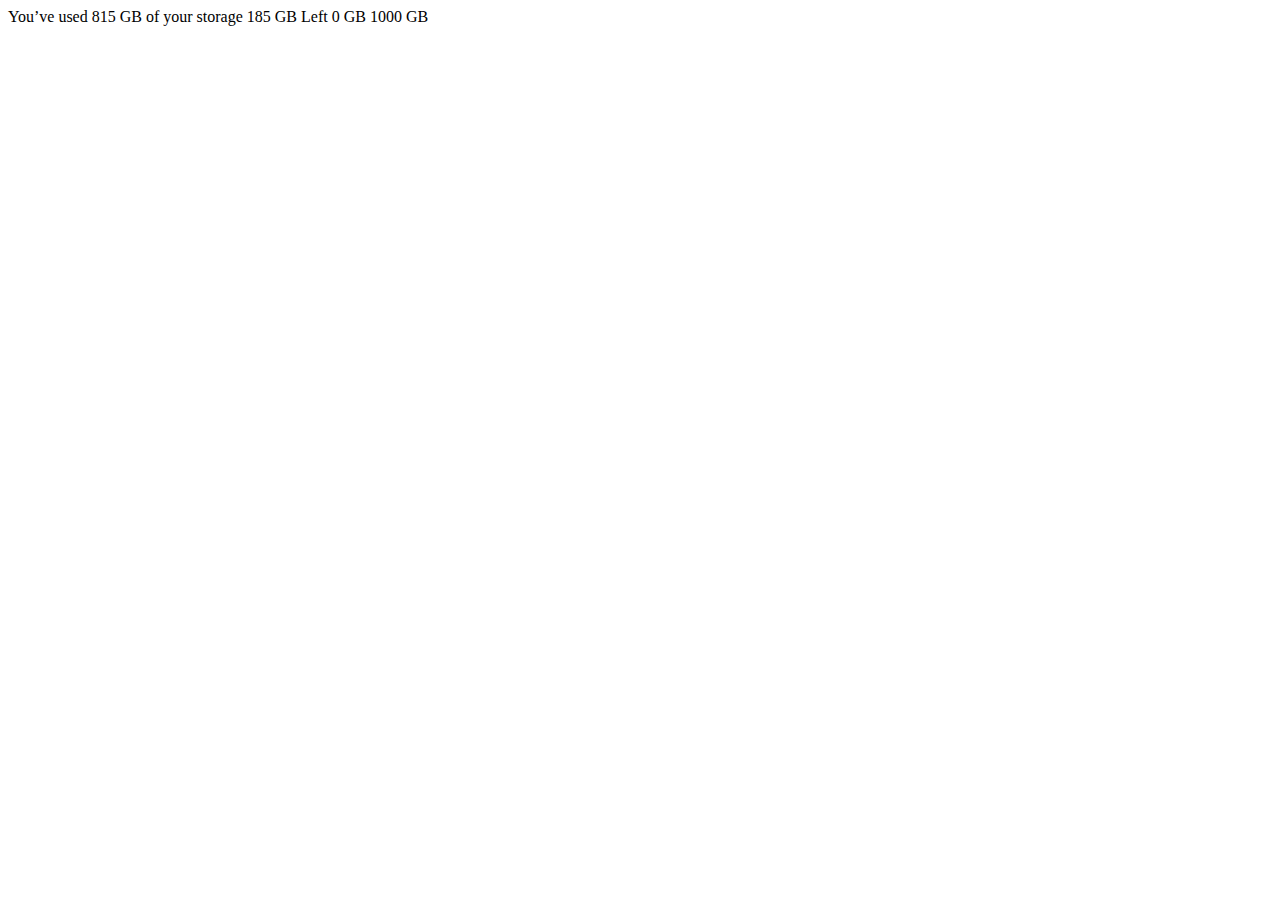
==== fylo-project/index.html @ ca1d66eb "initial commit for flex project" ====
<!DOCTYPE html>
<html lang="en">
<head>
  <meta charset="UTF-8">
  <meta name="viewport" content="width=device-width, initial-scale=1.0"> <!-- displays site properly based on user's device -->

  <link rel="icon" type="image/png" sizes="32x32" href="./assets/favicon-32x32.png">
  
  <title>Fylo data storage component</title>
</head>

<body>

  You’ve used 815 GB of your storage

  185 GB Left
  
  0 GB
  1000 GB
  
</body>
</html>
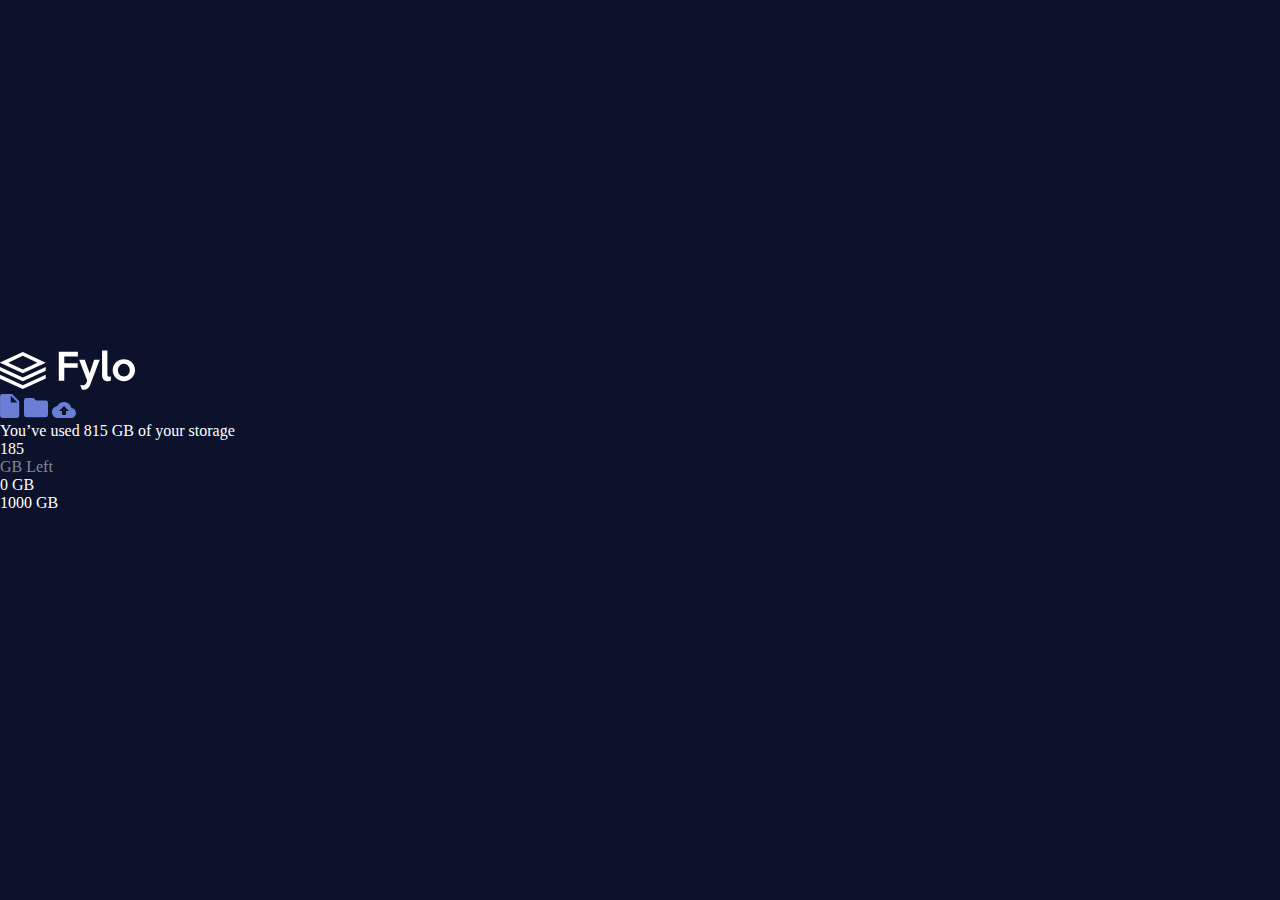
==== commit 77922cb3: "Added basics to html file" ====
--- a/fylo-project/index.html
+++ b/fylo-project/index.html
@@ -4,19 +4,42 @@
   <meta charset="UTF-8">
   <meta name="viewport" content="width=device-width, initial-scale=1.0"> <!-- displays site properly based on user's device -->
 
+  <link rel="stylesheet" href="styles.css">
   <link rel="icon" type="image/png" sizes="32x32" href="./assets/favicon-32x32.png">
   
   <title>Fylo data storage component</title>
 </head>
 
 <body>
+  <section class="upper">
+    
+          <!-- empty section to take up space on the page -->
 
-  You’ve used 815 GB of your storage
+  </section>
+  <section class="lower">
 
-  185 GB Left
+    <div class="fyloCard">
+      <div class="fylohead">
+        <img src="assets/logo.svg" alt="Fylo logo">
+      </div>
+      <div class="fyloimages">
+        <img src="assets/icon-document.svg" alt="document icon" class=""icon-1">
+        <img src="assets/icon-folder.svg" alt="folder icon" class="icon-2">
+        <img src="assets/icon-upload.svg" alt="upload to cloud icon" class="icon-3">
+      </div>
+      
+    </div>
+  <div class="storage">
+   <p>You’ve used 815 GB of your storage</p> 
   
-  0 GB
-  1000 GB
+   <p>185 <p class="remainder">GB Left</p> </p> 
+    
+    <p class="min">0 GB</p>
+    <p class="max">1000 GB</p>
+  </div>
+  </section>
+  
+  
   
 </body>
 </html>--- a/fylo-project/styles.css
+++ b/fylo-project/styles.css
@@ -0,0 +1,25 @@
+* {
+    background-color:hsl(229, 57%, 11%);
+    padding:0;
+    margin:0;
+    color: white;
+    
+}
+.remainder{
+    color: hsl(229, 7%, 55%)
+}
+.upper {
+    height:350px;
+    
+}
+
+.fylocard{
+    display: flex;
+
+}
+
+.lower{
+
+        /* background-image: url(assets/bg-desktop.png); */
+}
+
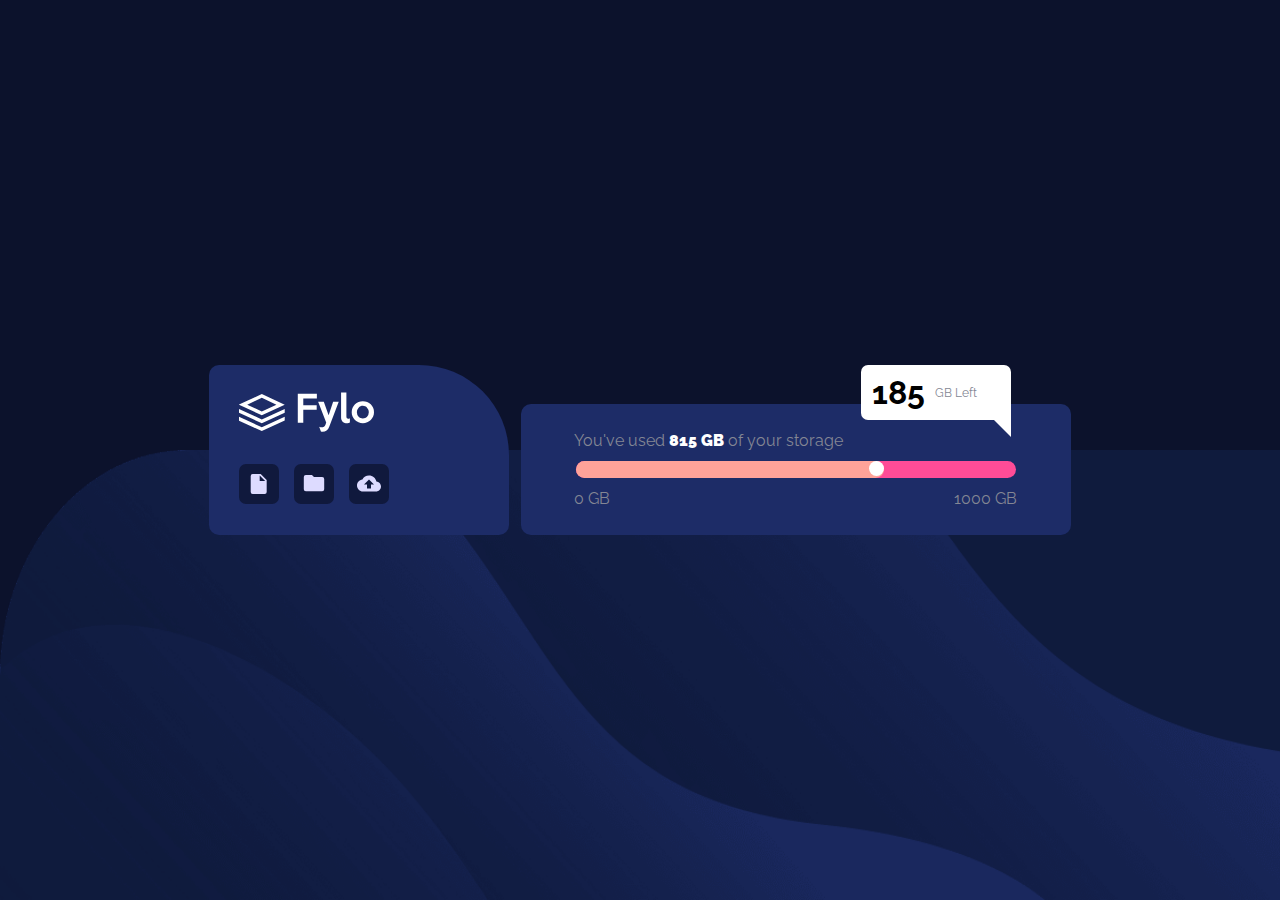
==== commit a02c0d61: "Did literally all the rest of the work. Finished, besides mobile formatting" ====
--- a/fylo-project/index.html
+++ b/fylo-project/index.html
@@ -6,37 +6,96 @@
 
   <link rel="stylesheet" href="styles.css">
   <link rel="icon" type="image/png" sizes="32x32" href="./assets/favicon-32x32.png">
-  
+  <link rel="preconnect" href="https://fonts.googleapis.com">
+  <link rel="preconnect" href="https://fonts.googleapis.com">
+  <link rel="preconnect" href="https://fonts.gstatic.com" crossorigin>
+  <link href="https://fonts.googleapis.com/css2?family=Raleway:wght@400;700&display=swap" rel="stylesheet">
   <title>Fylo data storage component</title>
 </head>
 
 <body>
-  <section class="upper">
-    
-          <!-- empty section to take up space on the page -->
+  
+  <section class="centerOnPage">
+    <div class="floatContainer">
+      <div class="fyloCard">
+        <div class="fylohead">
+          <img src="assets/logo.svg" alt="Fylo logo">
+        </div>
+        <div class="fyloimages">
+          <div class="iconBox">   
+            <svg class="icon-1 icons" xmlns="http://www.w3.org/2000/svg" width="20" height="24"
+            viewbox=" 0 0 20 24"><path fill="hsl(243, 100%, 93%)" d="M12.028 0H2.436A2.387 2.387 0 00.049 2.398L.037 21.583a2.387 2.387 0 002.387 2.398h14.4a2.397 2.397 0 002.398-2.398V7.194L12.028 0zM10.83 8.393V1.8l6.595 6.594h-6.595z"/></svg>       
+          </div>
+          <div class="iconBox">
+            <svg class="icon-2 icons" xmlns="http://www.w3.org/2000/svg" width="24" height="20"
+            viewbox="0 0 24 20"><path fill="hsl(243, 100%, 93%)" d="M21.6 2.4H12L9.6 0H2.4A2.39 2.39 0 00.012 2.4L0 16.8a2.4 2.4 0 002.4 2.4h19.2a2.4 2.4 0 002.4-2.4v-12a2.4 2.4 0 00-2.4-2.4z"/></svg>
+          </div>
+          <div class="iconBox">
+            <svg class="icon-3 icons" xmlns="http://www.w3.org/2000/svg" width="24" height="16"
+            viewbox="0 0 24 16"><path fill="hsl(243, 100%, 93%)" d="M19.4 6c-.7-3.4-3.7-6-7.4-6-2.9 0-5.4 1.6-6.6 4C2.3 4.4 0 6.9 0 10c0 3.3 2.7 6 6 6h13c2.8 0 5-2.2 5-5 0-2.6-2.1-4.8-4.6-5zM14 9v4h-4V9H7l5-5 5 5h-3z"/></svg>
+          </div>
+        </div>
+        
+      </div>
+    <div class="storage">
+      <div class="dialogue">
+        <div class="dialogueoffset">
 
-  </section>
-  <section class="lower">
+        </div>
+        <div class="dialoguebox">
 
-    <div class="fyloCard">
-      <div class="fylohead">
-        <img src="assets/logo.svg" alt="Fylo logo">
+        
+        <div class="rectangle">
+          <div class="numbertext">
+            <p>185</p>
+          </div>
+          <div class="remainder">
+            <p>GB Left </p>
+          </div>
+          
+        </div>
+        <div class="triangle"></div>
       </div>
-      <div class="fyloimages">
-        <img src="assets/icon-document.svg" alt="document icon" class=""icon-1">
-        <img src="assets/icon-folder.svg" alt="folder icon" class="icon-2">
-        <img src="assets/icon-upload.svg" alt="upload to cloud icon" class="icon-3">
+        
       </div>
       
+      <div class="storageInt">
+        <div class="usage">
+          <div>
+            <p>You've used <span class="usagetext">815 GB
+
+            </span>  of your storage</p>
+          </div>
+          
+        </div>
+        <div class="loadingbar">
+          <div class="partialload">
+            <div class="circle">
+              
+            </div>
+          
+          </div>
+        </div>
+        <div class="minmax">
+          <div class="min">
+            <p>0 GB</p>
+          </div>
+          <div class="max">
+            <p>1000 GB</p>
+          </div>
+         
+        </div>
+        
+    
+         
+         
+         
+      </div>
+     
     </div>
-  <div class="storage">
-   <p>You’ve used 815 GB of your storage</p> 
-  
-   <p>185 <p class="remainder">GB Left</p> </p> 
-    
-    <p class="min">0 GB</p>
-    <p class="max">1000 GB</p>
-  </div>
+    </div>
+
+   
   </section>
   
   
--- a/fylo-project/styles.css
+++ b/fylo-project/styles.css
@@ -1,25 +1,193 @@
 * {
-    background-color:hsl(229, 57%, 11%);
+    box-sizing: border-box;
     padding:0;
     margin:0;
-    color: white;
     
-}
-.remainder{
-    color: hsl(229, 7%, 55%)
-}
-.upper {
-    height:350px;
+    
     
 }
 
-.fylocard{
+body{
+    height: 100vh;
+    background-image: url(assets/bg-desktop.png);
+    background-size: 100vw 50vh ;
+    background-repeat: no-repeat;
+    background-position: bottom;
+    background-color:hsl(229, 57%, 11%); 
+    display:flex;
+    justify-content: center;
+    flex-direction: column;
+    font-family: 'Raleway', sans-serif;
+    font-size: 1rem;
+    
+    
+    
+} 
+   
+.floatContainer{ 
+    height: 170px;
+    display:flex;
+    flex-direction:row;
+    flex-wrap: wrap;
+    justify-content: center;
+}
+
+
+.fyloCard {
+    height:100%;
+    width:300px;
     display: flex;
+    flex-direction: column;
+    background-color:hsl(228, 56%, 26%);
+    border-radius: 10px 90px 10px 10px;
+    margin-right: 1%;
+    
+}
+.fylohead{
+    margin-top:9%;
+    margin-left:10%;
+    height:50%;
+}
+.fyloimages{
+    height:50%;
+    margin-left:10%;
+    display: flex;
+    justify-content: space-between;
+    width:50%;
+    
+}
+.iconBox{
+    display:flex;
+    justify-content: center;
+    align-items:center;
+    background-color: hsl(228, 59%, 15%);
+    height: 40px;
+    width: 40px;
+    border-radius:7px;
+    
+}
+
+
+.icons{
+    height:17px;
+        
+}
+.icon-1{
+    height:20px;
+}
+
+
+.storage{
+    height:100%;
+    width: 550px;
+    
+}
+.storageInt{
+    
+    margin-top: 7%;
+    height:77.5%;
+    background-color:hsl(228, 56%, 26%);    
+    border-radius: 10px;
+    display: flex;
+    flex-direction: column;
+    align-items: center;
+    justify-content: center;
+}
+
+.dialogue{
+    width:100%;
+    display: flex;
+    
+}
+
+.dialoguebox{
+    width:490px;
+    height:10%;
+    position:absolute;
+    display: flex;
+    justify-content: flex-start;
+    flex-direction: column;
+    align-items: flex-end;
+
+
+}
+.triangle{
+    width:0;
+    height:0;
+    margin-top:6.5%;
+    justify-self: flex-end;
+    display: flex;
+    position:absolute;
+    border-top: 20px solid transparent;
+    border-bottom: 20px solid transparent;
+    border-right:20px solid white;
+}
+.rectangle{
+    width: 150px;
+    height:55px;
+    background-color:white;
+    position: absolute;
+    border-radius: 7px;
+    display: flex;
+    align-items: center;
 
 }
 
-.lower{
-
-        /* background-image: url(assets/bg-desktop.png); */
+.numbertext{
+    margin:7%;
+font-size: 2rem;
+font-weight: 700;
+color: black;
+}
+.remainder{
+    font-size:.78rem;
+    color:hsl(229, 7%, 55%);
+}
+.usage{
+    width:81%;
+    display:flex;
+    color:hsl(229, 7%, 55%);
+}
+.usagetext{
+    font-weight: 1000;
+    color:white;
+}
+.loadingbar{
+    margin: 2% 0;
+    background-color: hsl(335, 100%, 65%);
+    width:80%;
+    height:13%;
+    border-radius: 10px;
+}
+.partialload{
+    width:70%;
+    height:100%;
+    background-color: hsl(6, 100%, 80%);
+    border-radius: 10px;
+    display: flex;
+    justify-content: flex-end;
+}
+.circle{
+  height: 15px;
+  width: 15px;
+  background-color: white;
+  border-radius: 50%;
+ 
+}
+.minmax{
+    width:81%;
+    display: flex;
+    justify-content: space-between;
+}
+.min{
+    display:flex;
+    width:50px;
+    color:hsl(229, 7%, 55%);
+}
+.max{
+    color:hsl(229, 7%, 55%);
+    display:flex;
+    align-self: end;
+    width:65px;
 }
 
